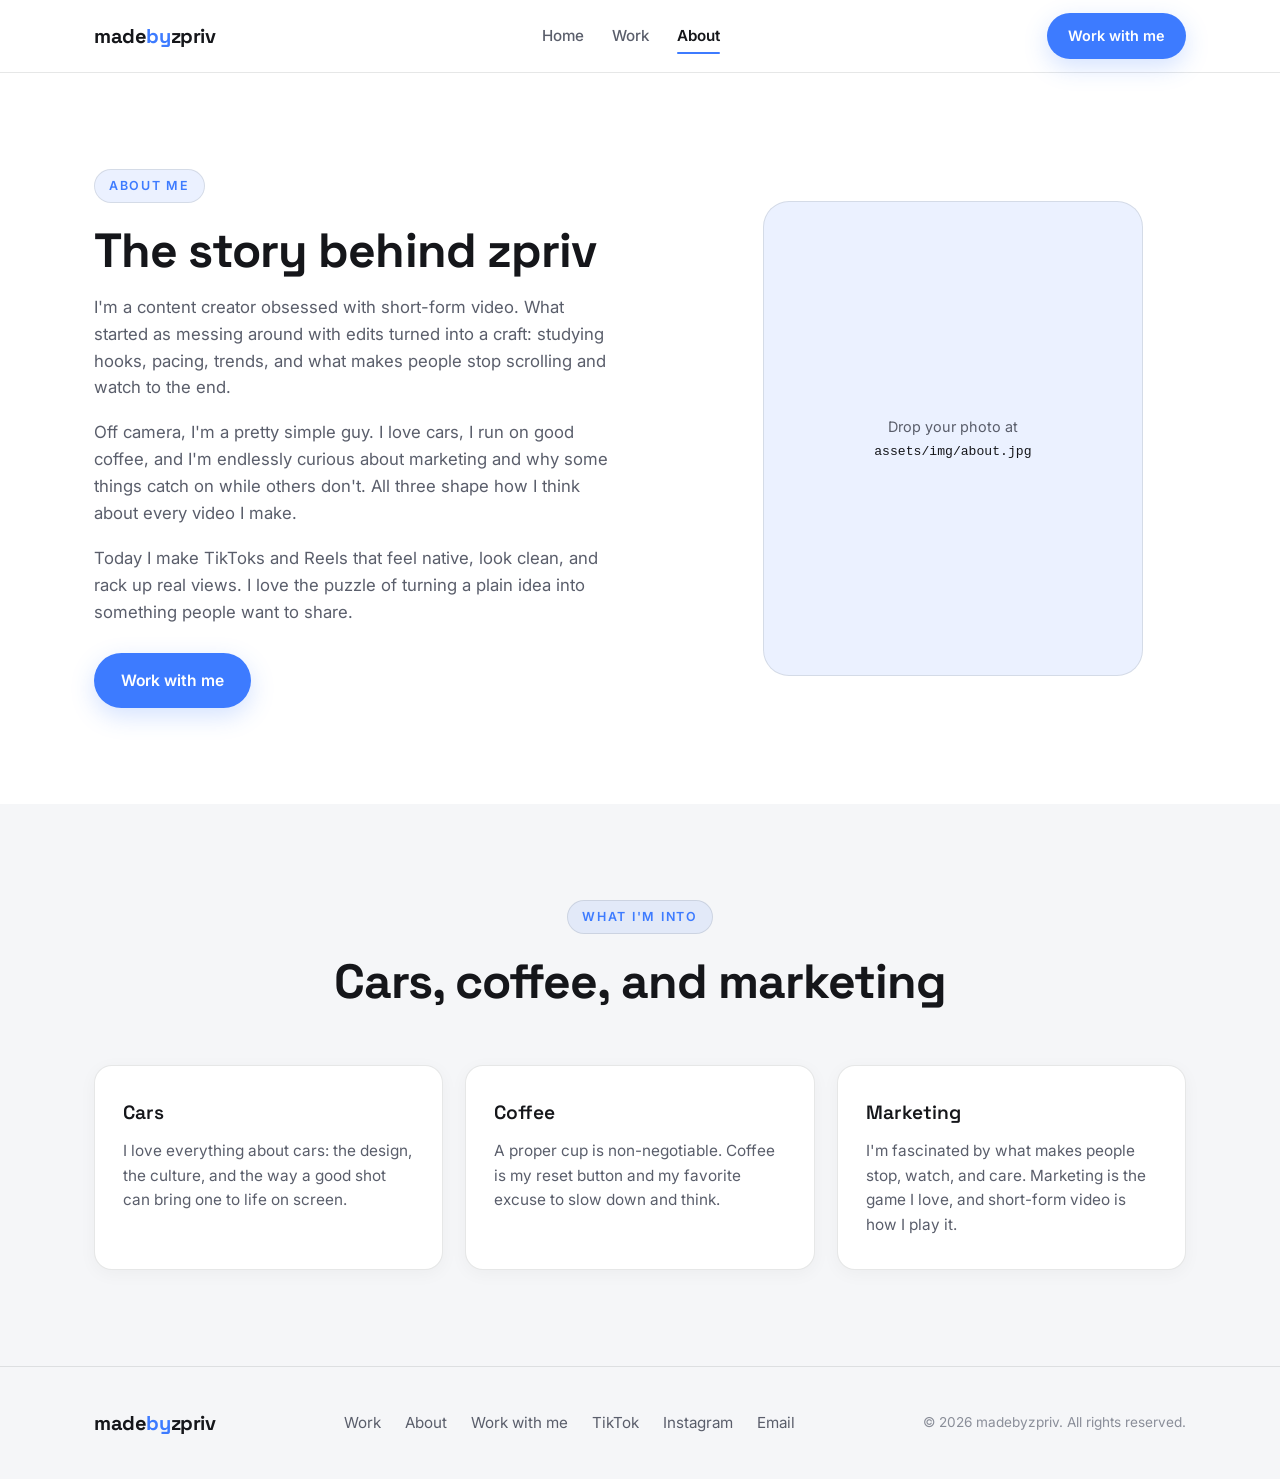
==== about.html @ 7b159b96 "Restructure into Home/Work/About pages; simplify design and copy - Split into separate Home, Work, A" ====
<!DOCTYPE html>
<html lang="en">
<head>
  <meta charset="UTF-8">
  <meta name="viewport" content="width=device-width, initial-scale=1.0">
  <title>About | madebyzpriv</title>
  <meta name="description" content="The story behind zpriv, a short-form video creator who loves cars, coffee, and marketing.">

  <!-- Open Graph / social preview -->
  <meta property="og:title" content="About | madebyzpriv">
  <meta property="og:description" content="The story behind zpriv, the creator behind madebyzpriv.">
  <meta property="og:type" content="website">

  <!-- Fonts -->
  <link rel="preconnect" href="https://fonts.googleapis.com">
  <link rel="preconnect" href="https://fonts.gstatic.com" crossorigin>
  <link href="https://fonts.googleapis.com/css2?family=Space+Grotesk:wght@400;500;600;700&family=Inter:wght@400;500;600;700&display=swap" rel="stylesheet">

  <link rel="stylesheet" href="assets/css/style.css">
</head>
<body>

  <!-- ============================ HEADER ============================ -->
  <header class="site-header">
    <div class="container nav">
      <a href="index.html" class="logo">made<span>by</span>zpriv</a>

      <!-- Pure-CSS mobile menu toggle (no JS) -->
      <input type="checkbox" id="nav-toggle" class="nav-toggle" hidden>
      <label for="nav-toggle" class="nav-burger" aria-label="Toggle menu">
        <span></span><span></span><span></span>
      </label>

      <nav class="nav-links">
        <a href="index.html">Home</a>
        <a href="work.html">Work</a>
        <a href="about.html" class="active">About</a>
        <a href="work-with-me.html" class="mobile-cta">Work with me</a>
      </nav>

      <a href="work-with-me.html" class="btn btn-sm desktop-cta">Work with me</a>
    </div>
  </header>

  <main id="top">

    <!-- ============================ ABOUT ============================ -->
    <section id="about" class="section about">
      <div class="container about-inner">
        <div class="about-text">
          <span class="eyebrow">About me</span>
          <h2>The story behind zpriv</h2>
          <p>
            I'm a content creator obsessed with short-form video. What started as messing around
            with edits turned into a craft: studying hooks, pacing, trends, and what makes people
            stop scrolling and watch to the end.
          </p>
          <p>
            Off camera, I'm a pretty simple guy. I love cars, I run on good coffee, and I'm endlessly
            curious about marketing and why some things catch on while others don't. All three shape
            how I think about every video I make.
          </p>
          <p>
            Today I make TikToks and Reels that feel native, look clean, and rack up real views. I love
            the puzzle of turning a plain idea into something people want to share.
          </p>
          <a href="work-with-me.html" class="btn">Work with me</a>
        </div>
        <!-- Drop a photo of yourself at assets/img/about.jpg to replace this -->
        <div class="about-photo">
          <div class="photo-placeholder">
            <img src="assets/img/about.jpg" alt="Portrait of zpriv" onerror="this.style.display='none'">
            <span class="photo-fallback">Drop your photo at<br><code>assets/img/about.jpg</code></span>
          </div>
        </div>
      </div>
    </section>

    <!-- ============================ WHAT I'M INTO ============================ -->
    <section class="section alt">
      <div class="container">
        <div class="section-head">
          <span class="eyebrow">What I'm into</span>
          <h2>Cars, coffee, and marketing</h2>
        </div>

        <div class="card-grid">
          <div class="feature-card">
            <h3>Cars</h3>
            <p>I love everything about cars: the design, the culture, and the way a good shot can bring one to life on screen.</p>
          </div>
          <div class="feature-card">
            <h3>Coffee</h3>
            <p>A proper cup is non-negotiable. Coffee is my reset button and my favorite excuse to slow down and think.</p>
          </div>
          <div class="feature-card">
            <h3>Marketing</h3>
            <p>I'm fascinated by what makes people stop, watch, and care. Marketing is the game I love, and short-form video is how I play it.</p>
          </div>
        </div>
      </div>
    </section>

  </main>

  <!-- ============================ FOOTER ============================ -->
  <footer class="site-footer">
    <div class="container footer-inner">
      <a href="index.html" class="logo">made<span>by</span>zpriv</a>
      <div class="footer-links">
        <a href="work.html">Work</a>
        <a href="about.html">About</a>
        <a href="work-with-me.html">Work with me</a>
        <a href="https://www.tiktok.com/@madebyzpriv" target="_blank" rel="noopener">TikTok</a>
        <a href="https://www.instagram.com/madebyzpriv" target="_blank" rel="noopener">Instagram</a>
        <a href="mailto:madebyzpriv@gmail.com">Email</a>
      </div>
      <p class="footer-copy">&copy; 2026 madebyzpriv. All rights reserved.</p>
    </div>
  </footer>

</body>
</html>
---- assets/css/style.css ----
/* ============================================================
   madebyzpriv — portfolio styles
   Light theme, single accent. No JS. Pure HTML + CSS.
   ============================================================ */

:root {
  --bg: #ffffff;
  --bg-soft: #f5f6f8;        /* alternating section bg */
  --surface: #ffffff;
  --surface-2: #f0f2f5;
  --border: rgba(18, 20, 28, 0.10);
  --border-strong: rgba(18, 20, 28, 0.18);
  --text: #15161a;
  --muted: #5a5e6b;
  --muted-2: #8a8e99;

  --accent: #3d7bff;         /* cool blue */
  --accent-strong: #2f63d6;  /* hover / pressed */
  --accent-soft: rgba(61, 123, 255, 0.10);
  --accent-softer: rgba(61, 123, 255, 0.06);

  --radius: 18px;
  --radius-lg: 26px;
  --maxw: 1140px;
  --font-display: "Space Grotesk", -apple-system, BlinkMacSystemFont, sans-serif;
  --font-body: "Inter", -apple-system, BlinkMacSystemFont, "Segoe UI", Roboto, sans-serif;
}

* { margin: 0; padding: 0; box-sizing: border-box; }

html { scroll-behavior: smooth; scroll-padding-top: 90px; }

body {
  font-family: var(--font-body);
  background: var(--bg);
  color: var(--text);
  line-height: 1.6;
  overflow-x: hidden;
  -webkit-font-smoothing: antialiased;
}

a { color: inherit; text-decoration: none; }
em { font-style: normal; font-weight: 600; }

.container {
  width: 100%;
  max-width: var(--maxw);
  margin: 0 auto;
  padding: 0 24px;
}

/* ---------- Shared bits ---------- */
.accent-text { color: var(--accent); }

.eyebrow {
  display: inline-block;
  font-family: var(--font-body);
  font-size: 0.78rem;
  font-weight: 600;
  letter-spacing: 0.14em;
  text-transform: uppercase;
  color: var(--accent);
  padding: 6px 14px;
  border: 1px solid var(--border);
  border-radius: 999px;
  background: var(--accent-soft);
  margin-bottom: 22px;
}

.btn {
  display: inline-flex;
  align-items: center;
  gap: 8px;
  font-family: var(--font-body);
  font-weight: 600;
  font-size: 0.98rem;
  color: #fff;
  background: var(--accent);
  padding: 14px 26px;
  border-radius: 999px;
  border: 1px solid transparent;
  transition: transform 0.18s ease, box-shadow 0.18s ease, background 0.18s ease;
  box-shadow: 0 8px 24px rgba(61, 123, 255, 0.22);
  white-space: nowrap;
}
.btn:hover { transform: translateY(-2px); background: var(--accent-strong); box-shadow: 0 12px 30px rgba(61, 123, 255, 0.32); }

.btn-ghost {
  background: var(--surface);
  border: 1px solid var(--border-strong);
  color: var(--text);
  box-shadow: none;
}
.btn-ghost:hover { background: var(--surface-2); box-shadow: none; }

.btn-sm { padding: 10px 20px; font-size: 0.9rem; }

/* ---------- Header ---------- */
.site-header {
  position: sticky;
  top: 0;
  z-index: 50;
  background: rgba(255, 255, 255, 0.8);
  backdrop-filter: blur(14px);
  -webkit-backdrop-filter: blur(14px);
  border-bottom: 1px solid var(--border);
}
.nav {
  display: flex;
  align-items: center;
  justify-content: space-between;
  height: 72px;
  gap: 20px;
}
.logo {
  font-family: var(--font-display);
  font-weight: 700;
  font-size: 1.25rem;
  letter-spacing: -0.02em;
}
.logo span { color: var(--accent); }

.nav-links { display: flex; gap: 28px; align-items: center; }
.nav-burger, .mobile-cta { display: none; }
.nav-links a {
  font-size: 0.95rem;
  font-weight: 500;
  color: var(--muted);
  position: relative;
  transition: color 0.18s ease;
}
.nav-links a::after {
  content: "";
  position: absolute;
  left: 0; bottom: -6px;
  width: 0; height: 2px;
  background: var(--accent);
  border-radius: 2px;
  transition: width 0.22s ease;
}
.nav-links a:hover { color: var(--text); }
.nav-links a:hover::after { width: 100%; }
.nav-links a.active { color: var(--text); font-weight: 600; }
.nav-links a.active::after { width: 100%; }

/* ---------- Hero ---------- */
.hero { padding: 110px 0 80px; text-align: center; }
.hero-inner { display: flex; flex-direction: column; align-items: center; }
.hero h1 {
  font-family: var(--font-display);
  font-weight: 700;
  font-size: clamp(2.4rem, 6vw, 4.6rem);
  line-height: 1.04;
  letter-spacing: -0.03em;
  max-width: 900px;
  margin-bottom: 26px;
}
.subhead {
  font-size: clamp(1.05rem, 2vw, 1.25rem);
  color: var(--muted);
  max-width: 640px;
  margin-bottom: 38px;
}
.hero-cta { display: flex; gap: 14px; flex-wrap: wrap; justify-content: center; }

.hero-stats {
  display: flex;
  gap: 14px;
  margin-top: 64px;
  flex-wrap: wrap;
  justify-content: center;
}
.stat {
  min-width: 180px;
  padding: 24px 30px;
  background: var(--surface);
  border: 1px solid var(--border);
  border-radius: var(--radius);
  box-shadow: 0 4px 18px rgba(18, 20, 28, 0.04);
}
.stat-num {
  display: block;
  font-family: var(--font-display);
  font-weight: 700;
  font-size: 2.4rem;
  line-height: 1;
  margin-bottom: 8px;
  color: var(--accent);
}
.stat-label { font-size: 0.85rem; color: var(--muted); letter-spacing: 0.02em; }

/* ---------- Marquee ---------- */
.marquee {
  overflow: hidden;
  border-top: 1px solid var(--border);
  border-bottom: 1px solid var(--border);
  background: var(--bg-soft);
  padding: 18px 0;
  -webkit-mask-image: linear-gradient(90deg, transparent, #000 8%, #000 92%, transparent);
  mask-image: linear-gradient(90deg, transparent, #000 8%, #000 92%, transparent);
}
.marquee-track {
  display: inline-flex;
  gap: 28px;
  white-space: nowrap;
  animation: scroll 28s linear infinite;
}
.marquee-track span {
  font-family: var(--font-display);
  font-weight: 600;
  font-size: 1.1rem;
  color: var(--muted);
}
.marquee-track span:nth-child(even) { color: var(--accent); }
@keyframes scroll {
  from { transform: translateX(0); }
  to   { transform: translateX(-50%); }
}

/* ---------- Section scaffolding ---------- */
.section { padding: 96px 0; }
.section.alt { background: var(--bg-soft); }
.section-head { text-align: center; max-width: 640px; margin: 0 auto 56px; }
.section-head h2,
.about h2, .contact h2 {
  font-family: var(--font-display);
  font-weight: 700;
  font-size: clamp(1.9rem, 4vw, 3rem);
  letter-spacing: -0.02em;
  line-height: 1.1;
  margin-bottom: 16px;
}
.section-sub { color: var(--muted); font-size: 1.05rem; }

/* ---------- Platform badges ---------- */
.platform-head { margin: 8px 0 24px; }
.platform-head:not(:first-of-type) { margin-top: 56px; }
.platform-badge {
  display: inline-block;
  font-family: var(--font-display);
  font-weight: 600;
  font-size: 1.1rem;
  padding: 8px 20px;
  border-radius: 999px;
  border: 1px solid var(--border-strong);
  color: var(--text);
  background: var(--surface-2);
}

/* ---------- Video grid ---------- */
.video-grid {
  display: grid;
  grid-template-columns: repeat(3, 1fr);
  gap: 24px;
}
.video-card {
  background: var(--surface);
  border: 1px solid var(--border);
  border-radius: var(--radius-lg);
  overflow: hidden;
  box-shadow: 0 4px 18px rgba(18, 20, 28, 0.04);
  transition: transform 0.22s ease, border-color 0.22s ease, box-shadow 0.22s ease;
}
.video-card:hover {
  transform: translateY(-6px);
  border-color: var(--border-strong);
  box-shadow: 0 18px 44px rgba(18, 20, 28, 0.12);
}
.video-wrap { position: relative; }
.video-card video {
  width: 100%;
  aspect-ratio: 9 / 16;
  display: block;
  background: #000;
  object-fit: cover;
}
.views-badge {
  position: absolute;
  top: 12px; left: 12px;
  font-size: 0.8rem;
  font-weight: 600;
  color: #fff;
  background: rgba(18, 20, 28, 0.72);
  backdrop-filter: blur(6px);
  padding: 6px 12px;
  border-radius: 999px;
  border: 1px solid rgba(255, 255, 255, 0.18);
  pointer-events: none;
}
.video-info { padding: 18px 20px 22px; }
.video-info h3 {
  font-family: var(--font-display);
  font-size: 1.05rem;
  font-weight: 600;
  margin-bottom: 4px;
}
.video-info .tag { color: var(--muted); font-size: 0.9rem; }

/* ---------- Card grid (services + testimonials) ---------- */
.card-grid {
  display: grid;
  grid-template-columns: repeat(auto-fit, minmax(250px, 1fr));
  gap: 22px;
}
.feature-card {
  padding: 32px 28px;
  background: var(--surface);
  border: 1px solid var(--border);
  border-radius: var(--radius);
  box-shadow: 0 4px 18px rgba(18, 20, 28, 0.04);
  transition: transform 0.22s ease, border-color 0.22s ease, box-shadow 0.22s ease;
}
.feature-card:hover {
  transform: translateY(-5px);
  border-color: var(--border-strong);
  box-shadow: 0 14px 34px rgba(18, 20, 28, 0.10);
}
.feature-icon {
  display: inline-flex;
  align-items: center;
  justify-content: center;
  width: 54px; height: 54px;
  font-size: 1.6rem;
  border-radius: 14px;
  background: var(--accent-soft);
  border: 1px solid var(--border);
  margin-bottom: 20px;
}
.feature-card h3 {
  font-family: var(--font-display);
  font-size: 1.2rem;
  font-weight: 600;
  margin-bottom: 10px;
}
.feature-card p { color: var(--muted); font-size: 0.96rem; }

/* ---------- Process steps ---------- */
.steps {
  display: grid;
  grid-template-columns: repeat(4, 1fr);
  gap: 22px;
}
.step {
  padding: 30px 26px;
  background: var(--surface);
  border: 1px solid var(--border);
  border-radius: var(--radius);
  box-shadow: 0 4px 18px rgba(18, 20, 28, 0.04);
  position: relative;
  overflow: hidden;
}
.step::before {
  content: "";
  position: absolute;
  top: 0; left: 0;
  width: 100%; height: 3px;
  background: var(--accent);
}
.step-num {
  font-family: var(--font-display);
  font-weight: 700;
  font-size: 2.2rem;
  color: var(--accent);
  display: block;
  margin-bottom: 12px;
}
.step h3 {
  font-family: var(--font-display);
  font-size: 1.15rem;
  font-weight: 600;
  margin-bottom: 8px;
}
.step p { color: var(--muted); font-size: 0.94rem; }

/* ---------- Testimonials ---------- */
.quote-card {
  padding: 30px 28px;
  background: var(--surface);
  border: 1px solid var(--border);
  border-radius: var(--radius);
  box-shadow: 0 4px 18px rgba(18, 20, 28, 0.04);
  display: flex;
  flex-direction: column;
  gap: 22px;
}
.quote-card p {
  font-size: 1.05rem;
  color: var(--text);
  line-height: 1.6;
}
.quote-card footer { display: flex; flex-direction: column; }
.quote-name { font-family: var(--font-display); font-weight: 600; }
.quote-role { color: var(--muted); font-size: 0.88rem; }

/* ---------- About ---------- */
.about-inner {
  display: grid;
  grid-template-columns: 1.1fr 0.9fr;
  gap: 56px;
  align-items: center;
}
.about-text p { color: var(--muted); margin-bottom: 18px; font-size: 1.05rem; max-width: 520px; }
.about-text .btn { margin-top: 10px; }
.about-photo { display: flex; justify-content: center; }
.photo-placeholder {
  position: relative;
  width: 100%;
  max-width: 380px;
  aspect-ratio: 4 / 5;
  border-radius: var(--radius-lg);
  border: 1px solid var(--border);
  background: var(--accent-soft);
  display: flex;
  align-items: center;
  justify-content: center;
  overflow: hidden;
}
.photo-placeholder img {
  position: absolute;
  inset: 0;
  width: 100%; height: 100%;
  object-fit: cover;
}
.photo-fallback {
  color: var(--muted);
  font-size: 0.9rem;
  text-align: center;
  padding: 20px;
}
.photo-fallback code {
  font-family: ui-monospace, SFMono-Regular, Menlo, monospace;
  color: var(--text);
  font-size: 0.82rem;
}

/* ---------- CTA / Contact ---------- */
.cta-card {
  text-align: center;
  padding: 72px 40px;
  border-radius: var(--radius-lg);
  border: 1px solid var(--border);
  background: var(--bg-soft);
  box-shadow: none;
}
.cta-card p { color: var(--muted); font-size: 1.1rem; margin-bottom: 30px; }
.cta-card .hero-cta { justify-content: center; }

/* ---------- Footer ---------- */
.site-footer {
  border-top: 1px solid var(--border);
  padding: 40px 0;
  background: var(--bg-soft);
}
.footer-inner {
  display: flex;
  align-items: center;
  justify-content: space-between;
  flex-wrap: wrap;
  gap: 18px;
}
.footer-links { display: flex; gap: 24px; }
.footer-links a { color: var(--muted); font-size: 0.95rem; transition: color 0.18s ease; }
.footer-links a:hover { color: var(--accent); }
.footer-copy { color: var(--muted-2); font-size: 0.85rem; }

/* ---------- Reveal on scroll (CSS only) ---------- */
@media (prefers-reduced-motion: no-preference) {
  .section, .stat, .video-card {
    animation: rise 0.7s ease both;
    animation-timeline: view();
    animation-range: entry 0% cover 30%;
  }
  @keyframes rise {
    from { opacity: 0; transform: translateY(28px); }
    to   { opacity: 1; transform: translateY(0); }
  }
}

/* ---------- Responsive ---------- */
@media (max-width: 900px) {
  .video-grid { grid-template-columns: repeat(2, 1fr); }
  .steps { grid-template-columns: repeat(2, 1fr); }
  .about-inner { grid-template-columns: 1fr; gap: 40px; }
  .about-photo { order: -1; }
  .about-text p { max-width: none; }

  /* ---- CSS-only mobile menu ---- */
  .nav { position: relative; }
  .desktop-cta { display: none; }

  .nav-burger {
    display: flex;
    flex-direction: column;
    gap: 5px;
    width: 44px;
    height: 44px;
    align-items: center;
    justify-content: center;
    border: 1px solid var(--border);
    border-radius: 12px;
    background: var(--surface);
    cursor: pointer;
  }
  .nav-burger span {
    width: 20px;
    height: 2px;
    background: var(--text);
    border-radius: 2px;
    transition: transform 0.22s ease, opacity 0.22s ease;
  }
  .nav-toggle:checked ~ .nav-burger span:nth-child(1) { transform: translateY(7px) rotate(45deg); }
  .nav-toggle:checked ~ .nav-burger span:nth-child(2) { opacity: 0; }
  .nav-toggle:checked ~ .nav-burger span:nth-child(3) { transform: translateY(-7px) rotate(-45deg); }

  .nav-links {
    display: none;
    position: absolute;
    top: calc(100% + 12px);
    left: 0;
    right: 0;
    flex-direction: column;
    align-items: stretch;
    gap: 4px;
    padding: 12px;
    background: rgba(255, 255, 255, 0.98);
    backdrop-filter: blur(16px);
    -webkit-backdrop-filter: blur(16px);
    border: 1px solid var(--border);
    border-radius: var(--radius);
    box-shadow: 0 20px 50px rgba(18, 20, 28, 0.12);
  }
  .nav-toggle:checked ~ .nav-links { display: flex; }
  .nav-links a {
    padding: 14px 16px;
    border-radius: 12px;
    color: var(--text);
  }
  .nav-links a::after { display: none; }
  .nav-links a:hover { background: var(--surface-2); }
  .mobile-cta {
    display: block;
    text-align: center;
    background: var(--accent);
    color: #fff;
    font-weight: 600;
    margin-top: 4px;
  }
}

@media (max-width: 560px) {
  .section { padding: 72px 0; }
  .hero { padding: 72px 0 56px; }
  .section-head { margin-bottom: 40px; }
  .video-grid { grid-template-columns: 1fr; gap: 18px; }
  .steps { grid-template-columns: 1fr; }
  .card-grid { gap: 16px; }
  .stat { min-width: 0; flex: 1; padding: 18px 14px; }
  .stat-num { font-size: 1.8rem; }
  .stat-label { font-size: 0.78rem; }
  .cta-card { padding: 48px 22px; }
  .hero-stats { gap: 10px; margin-top: 48px; }

  /* Stack call-to-action buttons full width so long text never overflows */
  .hero-cta { flex-direction: column; align-items: stretch; width: 100%; }
  .hero-cta .btn { width: 100%; justify-content: center; }
}
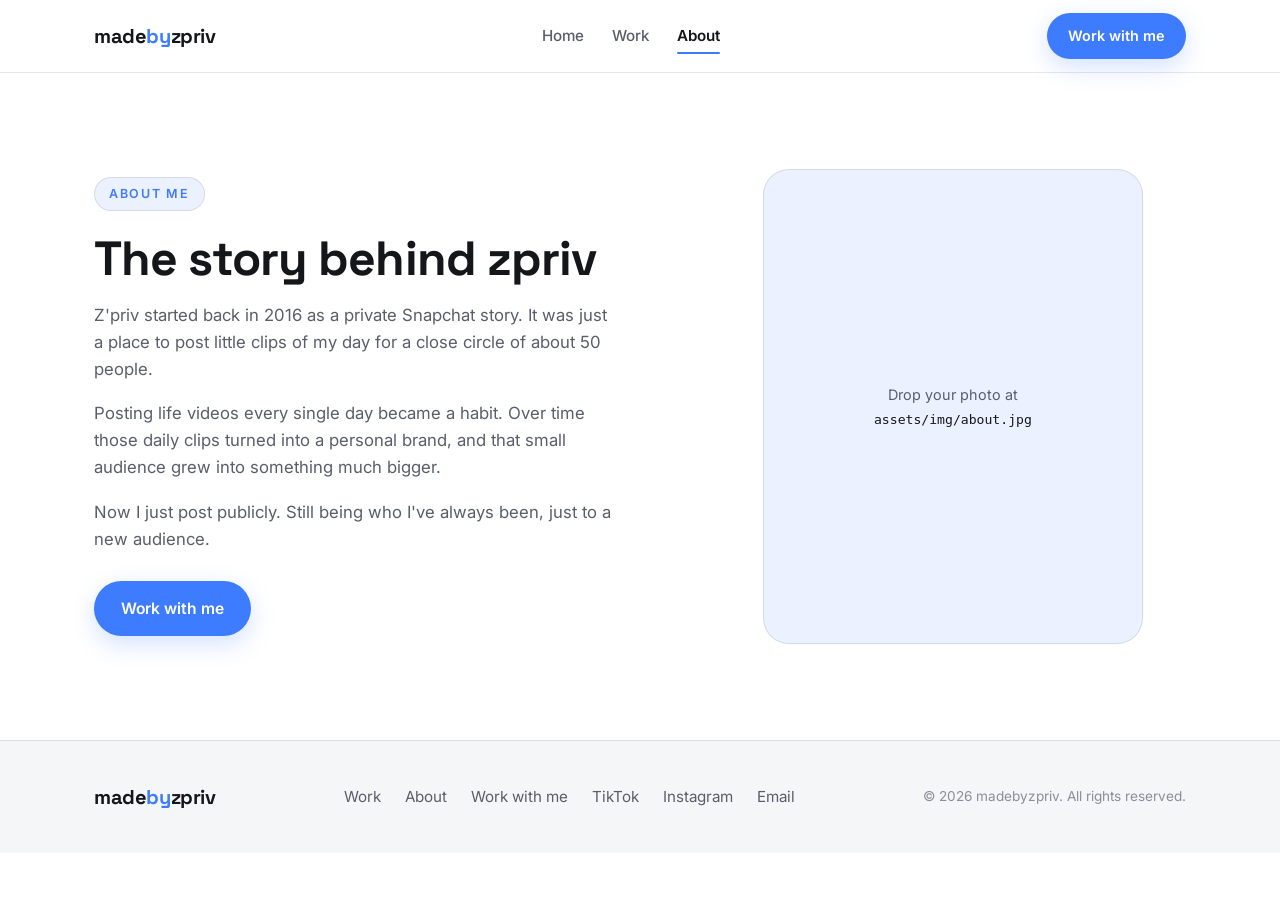
==== commit 6d0acce6: "Add Work tabs with combined views; simplify Home and About - Work: Personal/Client CSS tabs, one com" ====
--- a/about.html
+++ b/about.html
@@ -51,18 +51,15 @@
           <span class="eyebrow">About me</span>
           <h2>The story behind zpriv</h2>
           <p>
-            I'm a content creator obsessed with short-form video. What started as messing around
-            with edits turned into a craft: studying hooks, pacing, trends, and what makes people
-            stop scrolling and watch to the end.
+            Z'priv started back in 2016 as a private Snapchat story. It was just a place to post
+            little clips of my day for a close circle of about 50 people.
           </p>
           <p>
-            Off camera, I'm a pretty simple guy. I love cars, I run on good coffee, and I'm endlessly
-            curious about marketing and why some things catch on while others don't. All three shape
-            how I think about every video I make.
+            Posting life videos every single day became a habit. Over time those daily clips turned
+            into a personal brand, and that small audience grew into something much bigger.
           </p>
           <p>
-            Today I make TikToks and Reels that feel native, look clean, and rack up real views. I love
-            the puzzle of turning a plain idea into something people want to share.
+            Now I just post publicly. Still being who I've always been, just to a new audience.
           </p>
           <a href="work-with-me.html" class="btn">Work with me</a>
         </div>
@@ -71,31 +68,6 @@
           <div class="photo-placeholder">
             <img src="assets/img/about.jpg" alt="Portrait of zpriv" onerror="this.style.display='none'">
             <span class="photo-fallback">Drop your photo at<br><code>assets/img/about.jpg</code></span>
-          </div>
-        </div>
-      </div>
-    </section>
-
-    <!-- ============================ WHAT I'M INTO ============================ -->
-    <section class="section alt">
-      <div class="container">
-        <div class="section-head">
-          <span class="eyebrow">What I'm into</span>
-          <h2>Cars, coffee, and marketing</h2>
-        </div>
-
-        <div class="card-grid">
-          <div class="feature-card">
-            <h3>Cars</h3>
-            <p>I love everything about cars: the design, the culture, and the way a good shot can bring one to life on screen.</p>
-          </div>
-          <div class="feature-card">
-            <h3>Coffee</h3>
-            <p>A proper cup is non-negotiable. Coffee is my reset button and my favorite excuse to slow down and think.</p>
-          </div>
-          <div class="feature-card">
-            <h3>Marketing</h3>
-            <p>I'm fascinated by what makes people stop, watch, and care. Marketing is the game I love, and short-form video is how I play it.</p>
           </div>
         </div>
       </div>
--- a/assets/css/style.css
+++ b/assets/css/style.css
@@ -232,6 +232,42 @@
 }
 .section-sub { color: var(--muted); font-size: 1.05rem; }
 
+/* ---------- Work tabs (CSS-only, no JS) ---------- */
+.tab-input { position: absolute; width: 1px; height: 1px; opacity: 0; pointer-events: none; }
+.tabs-wrap { text-align: center; margin-bottom: 48px; }
+.tabs {
+  display: inline-flex;
+  gap: 6px;
+  padding: 6px;
+  background: var(--surface-2);
+  border: 1px solid var(--border);
+  border-radius: 999px;
+}
+.tab {
+  font-family: var(--font-display);
+  font-weight: 600;
+  font-size: 0.95rem;
+  color: var(--muted);
+  padding: 10px 26px;
+  border-radius: 999px;
+  cursor: pointer;
+  transition: color 0.18s ease, background 0.18s ease;
+}
+.tab:hover { color: var(--text); }
+.panel { display: none; }
+#tab-personal:checked ~ .panel-personal,
+#tab-client:checked ~ .panel-client { display: block; }
+#tab-personal:checked ~ .tabs-wrap label[for="tab-personal"],
+#tab-client:checked ~ .tabs-wrap label[for="tab-client"] {
+  background: var(--accent);
+  color: #fff;
+}
+#tab-personal:focus-visible ~ .tabs-wrap label[for="tab-personal"],
+#tab-client:focus-visible ~ .tabs-wrap label[for="tab-client"] {
+  outline: 2px solid var(--accent);
+  outline-offset: 2px;
+}
+
 /* ---------- Platform badges ---------- */
 .platform-head { margin: 8px 0 24px; }
 .platform-head:not(:first-of-type) { margin-top: 56px; }
@@ -295,6 +331,17 @@
   margin-bottom: 4px;
 }
 .video-info .tag { color: var(--muted); font-size: 0.9rem; }
+.video-info .combined {
+  display: inline-block;
+  margin-top: 8px;
+  font-size: 0.75rem;
+  font-weight: 600;
+  letter-spacing: 0.02em;
+  color: var(--accent);
+  background: var(--accent-soft);
+  padding: 3px 10px;
+  border-radius: 999px;
+}
 
 /* ---------- Card grid (services + testimonials) ---------- */
 .card-grid {
